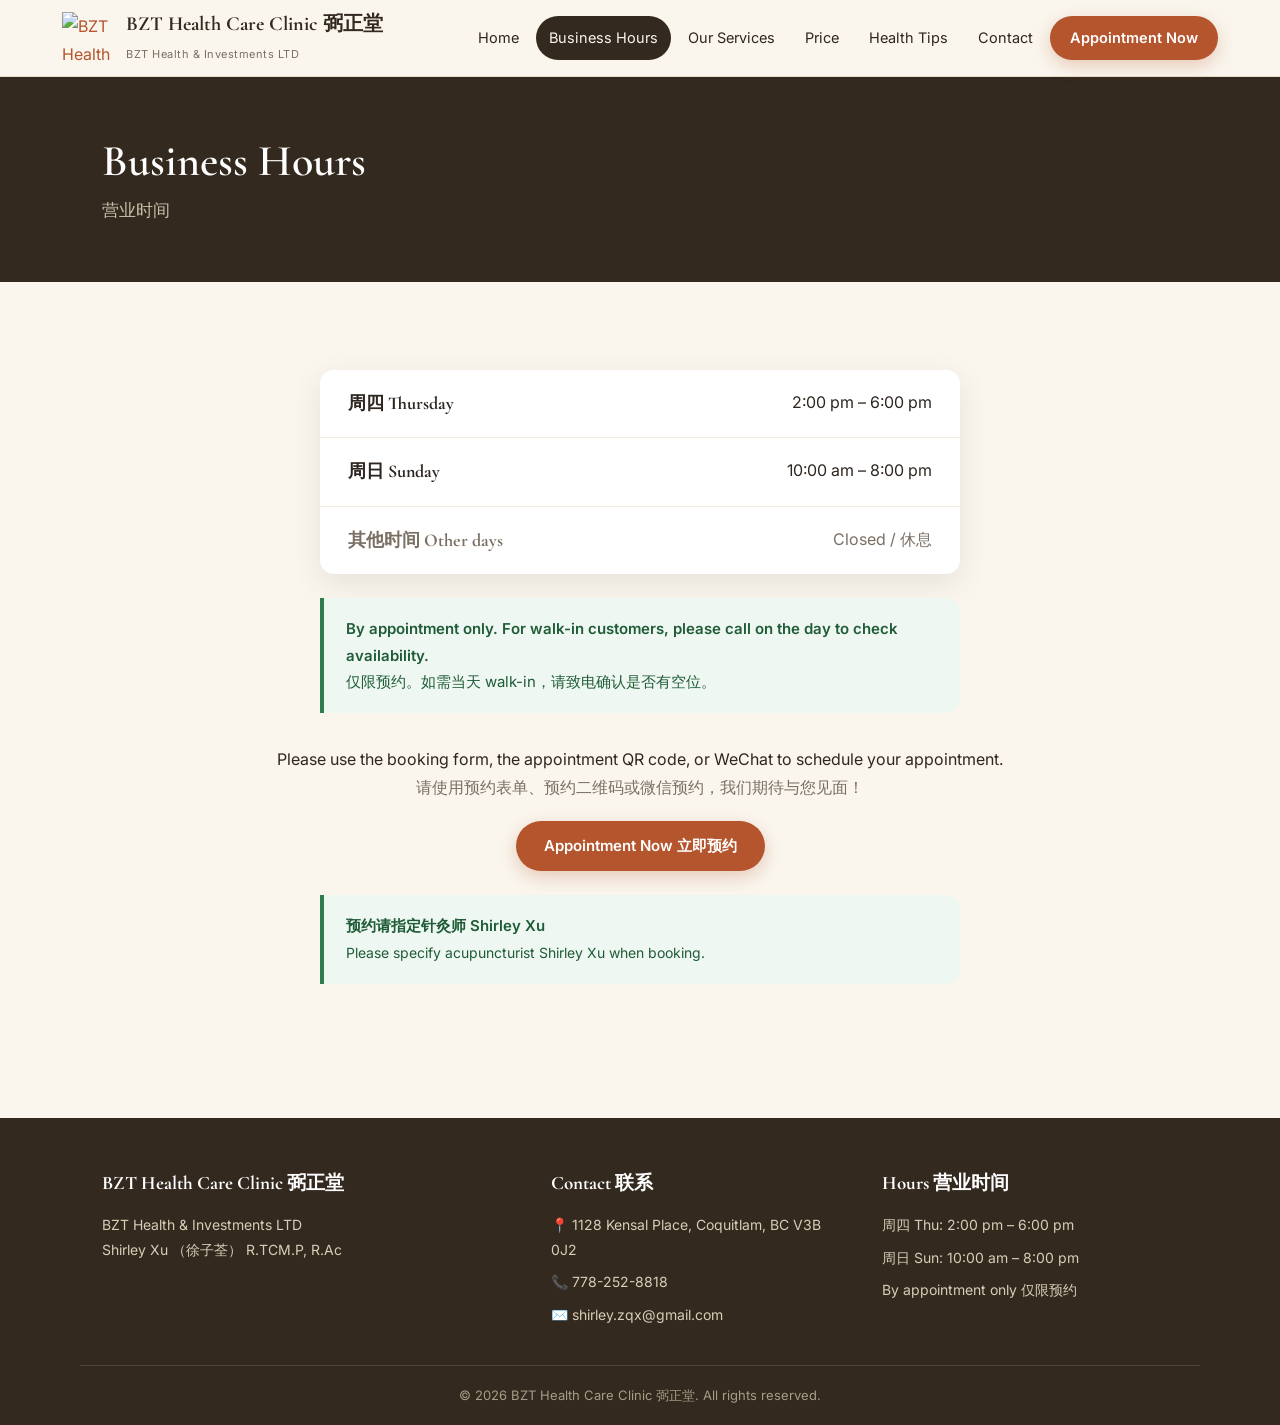
==== business-hours.html @ 304014fd "Initial website: BZT Health Care Clinic site" ====
<!DOCTYPE html>
<html lang="en">
<head>
<meta charset="UTF-8">
<meta name="viewport" content="width=device-width, initial-scale=1.0">
<title>Business Hours 营业时间 | BZT Health Care Clinic 弼正堂</title>
<meta name="description" content="BZT Health Care Clinic business hours: Thursday 2–6pm, Sunday 10am–8pm. By appointment only.">
<link rel="preconnect" href="https://fonts.googleapis.com">
<link rel="preconnect" href="https://fonts.gstatic.com" crossorigin>
<link href="https://fonts.googleapis.com/css2?family=Cormorant+Garamond:wght@500;600;700&family=Inter:wght@400;500;600;700&display=swap" rel="stylesheet">
<link rel="stylesheet" href="css/style.css">
<link rel="icon" href="images/logo.png">
</head>
<body>
<header class="site-header">
  <div class="header-inner">
    <a class="brand" href="index.html">
      <img src="images/logo.png" alt="BZT Health Care Clinic logo">
      <span><span class="brand-name">BZT Health Care Clinic 弼正堂</span><br><span class="brand-sub">BZT Health &amp; Investments LTD</span></span>
    </a>
    <button class="nav-toggle" aria-label="Menu">☰</button>
    <nav class="main-nav">
      <a href="index.html">Home</a>
      <a href="business-hours.html" class="active">Business Hours</a>
      <a href="services.html">Our Services</a>
      <a href="price.html">Price</a>
      <a href="health-tips.html">Health Tips</a>
      <a href="contact.html">Contact</a>
      <a href="contact.html#booking" class="btn" style="padding:9px 20px">Appointment Now</a>
    </nav>
  </div>
</header>

<section class="page-hero">
  <div class="container">
    <h1>Business Hours</h1>
    <p class="zh-sub">营业时间</p>
  </div>
</section>

<div class="container">
  <section class="section">
    <div class="hours-table">
      <div class="hours-row"><span class="day">周四 Thursday</span><span>2:00 pm – 6:00 pm</span></div>
      <div class="hours-row"><span class="day">周日 Sunday</span><span>10:00 am – 8:00 pm</span></div>
      <div class="hours-row closed"><span class="day">其他时间 Other days</span><span>Closed / 休息</span></div>
    </div>
    <div class="alert-green" style="max-width:640px;margin:24px auto 0">
      By appointment only. For walk-in customers, please call on the day to check availability.<br>
      <span style="font-weight:400">仅限预约。如需当天 walk-in，请致电确认是否有空位。</span>
    </div>
    <p class="center mt-4">Please use the booking form, the appointment QR code, or WeChat to schedule your appointment.<br><span class="zh">请使用预约表单、预约二维码或微信预约，我们期待与您见面！</span></p>
    <p class="center mt-3"><a href="contact.html#booking" class="btn">Appointment Now 立即预约</a></p>
    <div class="alert-green" style="max-width:640px;margin:24px auto 0">预约请指定针灸师 Shirley Xu<br><span style="font-weight:400;font-size:14px">Please specify acupuncturist Shirley Xu when booking.</span></div>
  </section>
</div>

<footer class="site-footer">
  <div class="footer-inner">
    <div><h4>BZT Health Care Clinic 弼正堂</h4><p>BZT Health &amp; Investments LTD<br>Shirley Xu （徐子荃） R.TCM.P, R.Ac</p></div>
    <div><h4>Contact 联系</h4><ul><li>📍 1128 Kensal Place, Coquitlam, BC V3B 0J2</li><li>📞 <a href="tel:+17782528818">778-252-8818</a></li><li>✉️ <a href="mailto:shirley.zqx@gmail.com">shirley.zqx@gmail.com</a></li></ul></div>
    <div><h4>Hours 营业时间</h4><ul><li>周四 Thu: 2:00 pm – 6:00 pm</li><li>周日 Sun: 10:00 am – 8:00 pm</li><li>By appointment only 仅限预约</li></ul></div>
  </div>
  <div class="footer-bottom">© <span id="year">2026</span> BZT Health Care Clinic 弼正堂. All rights reserved.</div>
</footer>
<script src="js/main.js"></script>
</body>
</html>
---- css/style.css ----
/* BZT Health Care Clinic 弼正堂 — global styles */
:root {
  --cream: #faf6ee;
  --cream-dark: #f3ecdd;
  --ink: #2e2620;
  --brown: #4a382c;
  --brown-deep: #33291f;
  --rust: #b4552d;
  --rust-dark: #96421f;
  --gold: #c9a227;
  --green: #2e7d4f;
  --gray-warm: #efe8d8;
  --white: #ffffff;
  --muted: #7a6f63;
  --shadow: 0 10px 30px rgba(62, 47, 37, 0.10);
  --radius: 14px;
  --font-serif: "Cormorant Garamond", "Songti SC", "STSong", serif;
  --font-sans: "Inter", "PingFang SC", "Microsoft YaHei", -apple-system, sans-serif;
}

* { margin: 0; padding: 0; box-sizing: border-box; }

html { scroll-behavior: smooth; }

body {
  font-family: var(--font-sans);
  background: var(--cream);
  color: var(--ink);
  line-height: 1.75;
  font-size: 16px;
  -webkit-font-smoothing: antialiased;
}

img { max-width: 100%; height: auto; display: block; }

a { color: var(--rust); text-decoration: none; }
a:hover { color: var(--rust-dark); }

h1, h2, h3, .serif {
  font-family: var(--font-serif);
  font-weight: 600;
  line-height: 1.3;
  color: var(--brown-deep);
}

.zh { color: var(--muted); }

.container { max-width: 1120px; margin: 0 auto; padding: 0 22px; }
.section { padding: 64px 0; }
.section-sm { padding: 40px 0; }

/* ---------- header / nav ---------- */
.site-header {
  position: sticky; top: 0; z-index: 100;
  background: rgba(250, 246, 238, 0.96);
  backdrop-filter: blur(8px);
  border-bottom: 1px solid #e7dcc6;
}
.header-inner {
  display: flex; align-items: center; justify-content: space-between;
  max-width: 1200px; margin: 0 auto; padding: 10px 22px;
}
.brand { display: flex; align-items: center; gap: 12px; }
.brand img { width: 52px; height: 52px; object-fit: contain; }
.brand-name { font-family: var(--font-serif); font-size: 20px; font-weight: 700; color: var(--brown-deep); line-height: 1.25; }
.brand-sub { font-size: 11px; color: var(--muted); letter-spacing: 0.5px; }

.main-nav { display: flex; align-items: center; gap: 4px; }
.main-nav a {
  padding: 9px 13px; border-radius: 999px; font-size: 14.5px; color: var(--ink);
  white-space: nowrap; transition: background 0.2s;
}
.main-nav a:hover { background: var(--gray-warm); color: var(--brown-deep); }
.main-nav a.active { background: var(--brown-deep); color: var(--cream); }

.btn {
  display: inline-block; padding: 12px 28px; border-radius: 999px;
  background: var(--rust); color: #fff !important; font-weight: 600; font-size: 15px;
  border: none; cursor: pointer; transition: transform 0.15s, background 0.2s;
  box-shadow: 0 6px 18px rgba(180, 85, 45, 0.28);
}
.btn:hover { background: var(--rust-dark); transform: translateY(-1px); }
.btn-green { background: var(--green); box-shadow: 0 6px 18px rgba(46, 125, 79, 0.28); }
.btn-green:hover { background: #256b43; }
.btn-outline {
  background: transparent; color: var(--brown-deep) !important;
  border: 2px solid var(--brown-deep); box-shadow: none;
}
.btn-outline:hover { background: var(--brown-deep); color: var(--cream) !important; }

.nav-toggle { display: none; background: none; border: none; font-size: 26px; cursor: pointer; color: var(--brown-deep); padding: 6px; }

/* ---------- hero ---------- */
.hero {
  position: relative; min-height: 480px; display: flex; align-items: center;
  background: url("../images/hero.jpg") center/cover no-repeat;
  color: #fff;
}
.hero::before {
  content: ""; position: absolute; inset: 0;
  background: linear-gradient(100deg, rgba(30, 22, 16, 0.78) 0%, rgba(30, 22, 16, 0.45) 55%, rgba(30, 22, 16, 0.15) 100%);
}
.hero-inner { position: relative; z-index: 1; max-width: 1120px; margin: 0 auto; padding: 80px 22px; width: 100%; }
.hero h1 { color: #fff; font-size: clamp(34px, 5vw, 58px); margin-bottom: 10px; }
.hero .hero-zh { color: #f0e6d2; font-size: clamp(17px, 2.4vw, 22px); margin-bottom: 18px; }
.hero p.lead { color: #f5efe0; max-width: 560px; margin-bottom: 28px; font-size: 16.5px; }
.hero-cta { display: flex; gap: 14px; flex-wrap: wrap; }
.hero .btn-outline { border-color: #f5efe0; color: #f5efe0 !important; }
.hero .btn-outline:hover { background: #f5efe0; color: var(--brown-deep) !important; }

/* ---------- split panels ---------- */
.split {
  display: grid; grid-template-columns: 1fr 1fr; gap: 0;
  border-radius: var(--radius); overflow: hidden; box-shadow: var(--shadow);
  margin: 28px 0; background: var(--white);
}
.split .split-img { min-height: 280px; background-size: cover; background-position: center; }
.split .split-body { padding: 44px 40px; }
.split.dark .split-body { background: var(--brown-deep); color: #f2e9d8; }
.split.dark h2 { color: #fff; }
.split.dark .zh { color: #cbbfa9; }
.split h2 { font-size: 30px; margin-bottom: 6px; }
.split .zh-sub { font-size: 15px; margin-bottom: 16px; }

/* ---------- cards ---------- */
.cards { display: grid; grid-template-columns: repeat(auto-fit, minmax(240px, 1fr)); gap: 22px; margin-top: 28px; }
.card {
  background: var(--white); border-radius: var(--radius); overflow: hidden;
  box-shadow: var(--shadow); transition: transform 0.2s, box-shadow 0.2s;
  display: flex; flex-direction: column;
}
.card:hover { transform: translateY(-4px); box-shadow: 0 16px 36px rgba(62, 47, 37, 0.14); }
.card img { width: 100%; height: 180px; object-fit: cover; }
.card-body { padding: 22px; flex: 1; display: flex; flex-direction: column; }
.card-body h3 { font-size: 22px; margin-bottom: 6px; }
.card-body p { font-size: 14.5px; color: var(--muted); flex: 1; }
.card-body .card-link { margin-top: 14px; font-weight: 600; font-size: 14.5px; }

/* ---------- price table ---------- */
.price-table { width: 100%; border-collapse: collapse; background: var(--white); border-radius: var(--radius); overflow: hidden; box-shadow: var(--shadow); margin-top: 24px; }
.price-table th, .price-table td { padding: 16px 20px; text-align: left; }
.price-table thead th { background: var(--brown-deep); color: var(--cream); font-family: var(--font-serif); font-size: 18px; }
.price-table tbody tr:nth-child(even) { background: var(--cream-dark); }
.price-table tbody tr:hover { background: #f0e7d3; }
.price-table .amount { font-weight: 700; color: var(--rust); white-space: nowrap; }
.note-box {
  background: #fff8e8; border-left: 4px solid var(--gold);
  padding: 18px 22px; border-radius: 0 var(--radius) var(--radius) 0; margin: 24px 0;
  font-size: 14.5px;
}
.alert-green {
  background: #eef7f1; border-left: 4px solid var(--green);
  padding: 18px 22px; border-radius: 0 var(--radius) var(--radius) 0; margin: 24px 0;
  font-size: 15px; color: #1f5c37; font-weight: 600;
}

/* ---------- FAQ ---------- */
.faq { max-width: 860px; margin: 0 auto; }
.faq-item { background: var(--white); border-radius: var(--radius); margin-bottom: 14px; box-shadow: var(--shadow); overflow: hidden; }
.faq-q {
  width: 100%; text-align: left; background: none; border: none; cursor: pointer;
  padding: 20px 24px; font-family: var(--font-serif); font-size: 20px; font-weight: 600; color: var(--brown-deep);
  display: flex; justify-content: space-between; align-items: center; gap: 12px;
}
.faq-q .plus { font-size: 26px; color: var(--rust); flex-shrink: 0; transition: transform 0.25s; }
.faq-item.open .faq-q .plus { transform: rotate(45deg); }
.faq-a { max-height: 0; overflow: hidden; transition: max-height 0.35s ease; }
.faq-a-inner { padding: 0 24px 24px; font-size: 15px; }
.faq-a-inner ol, .faq-a-inner ul { margin: 10px 0 10px 22px; }
.faq-a-inner li { margin-bottom: 8px; }

/* ---------- conditions grid ---------- */
.cond-grid { display: grid; grid-template-columns: repeat(auto-fill, minmax(220px, 1fr)); gap: 10px 22px; margin-top: 18px; }
.cond-grid li { list-style: none; padding: 8px 0 8px 26px; position: relative; font-size: 14.5px; border-bottom: 1px dashed #e2d7bf; }
.cond-grid li::before { content: "✦"; position: absolute; left: 4px; color: var(--rust); }

/* ---------- health tips ---------- */
.tips-hero {
  background: url("../images/healthtips-bg.jpg") center/cover no-repeat;
  padding: 70px 0; position: relative;
}
.tips-hero::before { content: ""; position: absolute; inset: 0; background: rgba(250, 246, 238, 0.88); }
.tips-hero .container { position: relative; z-index: 1; }
.tip-cards { display: grid; grid-template-columns: repeat(auto-fill, minmax(150px, 1fr)); gap: 14px; margin-top: 24px; }
.tip-card {
  background: var(--white); border-radius: var(--radius); padding: 20px 16px; text-align: center;
  box-shadow: var(--shadow); transition: transform 0.2s; display: block; color: var(--ink);
}
.tip-card:hover { transform: translateY(-3px); }
.tip-card .num { font-family: var(--font-serif); font-size: 34px; color: #c9bfae; font-weight: 700; }
.tip-card h3 { font-size: 17px; margin: 6px 0; }
.tip-card p { font-size: 12.5px; color: var(--muted); }
.article { background: var(--white); border-radius: var(--radius); padding: 36px 34px; margin: 26px 0; box-shadow: var(--shadow); }
.article h2 { font-size: 28px; margin-bottom: 4px; }
.article h3 { font-size: 20px; margin: 22px 0 8px; color: var(--rust-dark); }
.article ol, .article ul { margin: 10px 0 10px 24px; }
.article li { margin-bottom: 8px; font-size: 15px; }
.article .en { color: var(--muted); font-size: 14px; }

/* ---------- contact / form ---------- */
.contact-grid { display: grid; grid-template-columns: 1fr 1fr; gap: 28px; margin-top: 28px; }
.contact-card { background: var(--white); border-radius: var(--radius); padding: 34px 30px; box-shadow: var(--shadow); }
.contact-card h3 { font-size: 22px; margin-bottom: 14px; }
.contact-row { display: flex; gap: 12px; align-items: flex-start; margin-bottom: 14px; font-size: 15px; }
.contact-row .icon { font-size: 20px; flex-shrink: 0; }
.qr-row { display: flex; gap: 26px; margin-top: 18px; flex-wrap: wrap; }
.qr-box { text-align: center; }
.qr-box img { width: 150px; height: 150px; border-radius: 10px; border: 1px solid #e2d7bf; }
.qr-box p { font-size: 13px; margin-top: 8px; color: var(--muted); }

.form-group { margin-bottom: 18px; }
.form-group label { display: block; font-weight: 600; margin-bottom: 6px; font-size: 14.5px; }
.form-group input, .form-group select, .form-group textarea {
  width: 100%; padding: 12px 14px; border: 1.5px solid #ddd0b8; border-radius: 10px;
  font-size: 15px; font-family: var(--font-sans); background: #fffdf8;
}
.form-group input:focus, .form-group select:focus, .form-group textarea:focus {
  outline: none; border-color: var(--rust); box-shadow: 0 0 0 3px rgba(180, 85, 45, 0.12);
}
.form-group textarea { min-height: 110px; resize: vertical; }
.form-row { display: grid; grid-template-columns: 1fr 1fr; gap: 14px; }
.form-note { font-size: 13px; color: var(--muted); margin-top: 12px; }
.form-success { display: none; background: #eef7f1; border: 1.5px solid var(--green); color: #1f5c37; padding: 16px 20px; border-radius: 10px; margin-bottom: 18px; font-weight: 600; }

.map-wrap { border-radius: var(--radius); overflow: hidden; box-shadow: var(--shadow); margin-top: 28px; }
.map-wrap iframe { width: 100%; height: 380px; border: 0; display: block; }

/* ---------- hours ---------- */
.hours-table { max-width: 640px; margin: 24px auto 0; background: var(--white); border-radius: var(--radius); overflow: hidden; box-shadow: var(--shadow); }
.hours-row { display: flex; justify-content: space-between; padding: 18px 28px; font-size: 16px; border-bottom: 1px solid var(--cream-dark); }
.hours-row:last-child { border-bottom: none; }
.hours-row .day { font-weight: 700; font-family: var(--font-serif); font-size: 18px; }
.hours-row.closed { color: var(--muted); }

/* ---------- footer ---------- */
.site-footer { background: var(--brown-deep); color: #d9cdb6; margin-top: 70px; }
.footer-inner { max-width: 1120px; margin: 0 auto; padding: 48px 22px 30px; display: grid; grid-template-columns: 1.4fr 1fr 1fr; gap: 34px; }
.site-footer h4 { color: #fff; font-family: var(--font-serif); font-size: 19px; margin-bottom: 14px; }
.site-footer a { color: #d9cdb6; }
.site-footer a:hover { color: #fff; }
.site-footer p, .site-footer li { font-size: 14px; margin-bottom: 8px; list-style: none; }
.footer-bottom { border-top: 1px solid rgba(255,255,255,0.12); padding: 18px 22px; text-align: center; font-size: 13px; color: #a99c86; max-width: 1120px; margin: 0 auto; }

/* ---------- page hero (inner pages) ---------- */
.page-hero { background: var(--brown-deep); color: var(--cream); padding: 56px 0; }
.page-hero h1 { color: #fff; font-size: clamp(30px, 4vw, 44px); }
.page-hero .zh-sub { color: #cbbfa9; font-size: 17px; margin-top: 6px; }
.page-hero p { color: #e8dcc4; max-width: 720px; margin-top: 12px; font-size: 15px; }

/* ---------- misc ---------- */
.center { text-align: center; }
.mt-2 { margin-top: 12px; } .mt-3 { margin-top: 20px; } .mt-4 { margin-top: 32px; }
.two-col { display: grid; grid-template-columns: 1fr 1fr; gap: 40px; align-items: start; }
.two-col img.rounded { border-radius: var(--radius); box-shadow: var(--shadow); }
.checklist { list-style: none; margin-top: 14px; }
.checklist li { padding: 8px 0 8px 30px; position: relative; font-size: 15px; }
.checklist li::before { content: "✓"; position: absolute; left: 4px; color: var(--green); font-weight: 700; }

/* ---------- responsive ---------- */
@media (max-width: 860px) {
  .main-nav {
    display: none; position: absolute; top: 100%; left: 0; right: 0;
    background: var(--cream); flex-direction: column; align-items: stretch;
    padding: 12px 18px 18px; border-bottom: 1px solid #e7dcc6;
    box-shadow: 0 18px 30px rgba(62, 47, 37, 0.12);
  }
  .main-nav.open { display: flex; }
  .main-nav a { padding: 12px 14px; }
  .main-nav .btn { text-align: center; margin-top: 8px; }
  .nav-toggle { display: block; }
  .split { grid-template-columns: 1fr; }
  .split .split-img { min-height: 200px; }
  .two-col { grid-template-columns: 1fr; }
  .contact-grid { grid-template-columns: 1fr; }
  .footer-inner { grid-template-columns: 1fr; }
  .form-row { grid-template-columns: 1fr; }
  .section { padding: 44px 0; }
  .hero { min-height: 420px; }
}
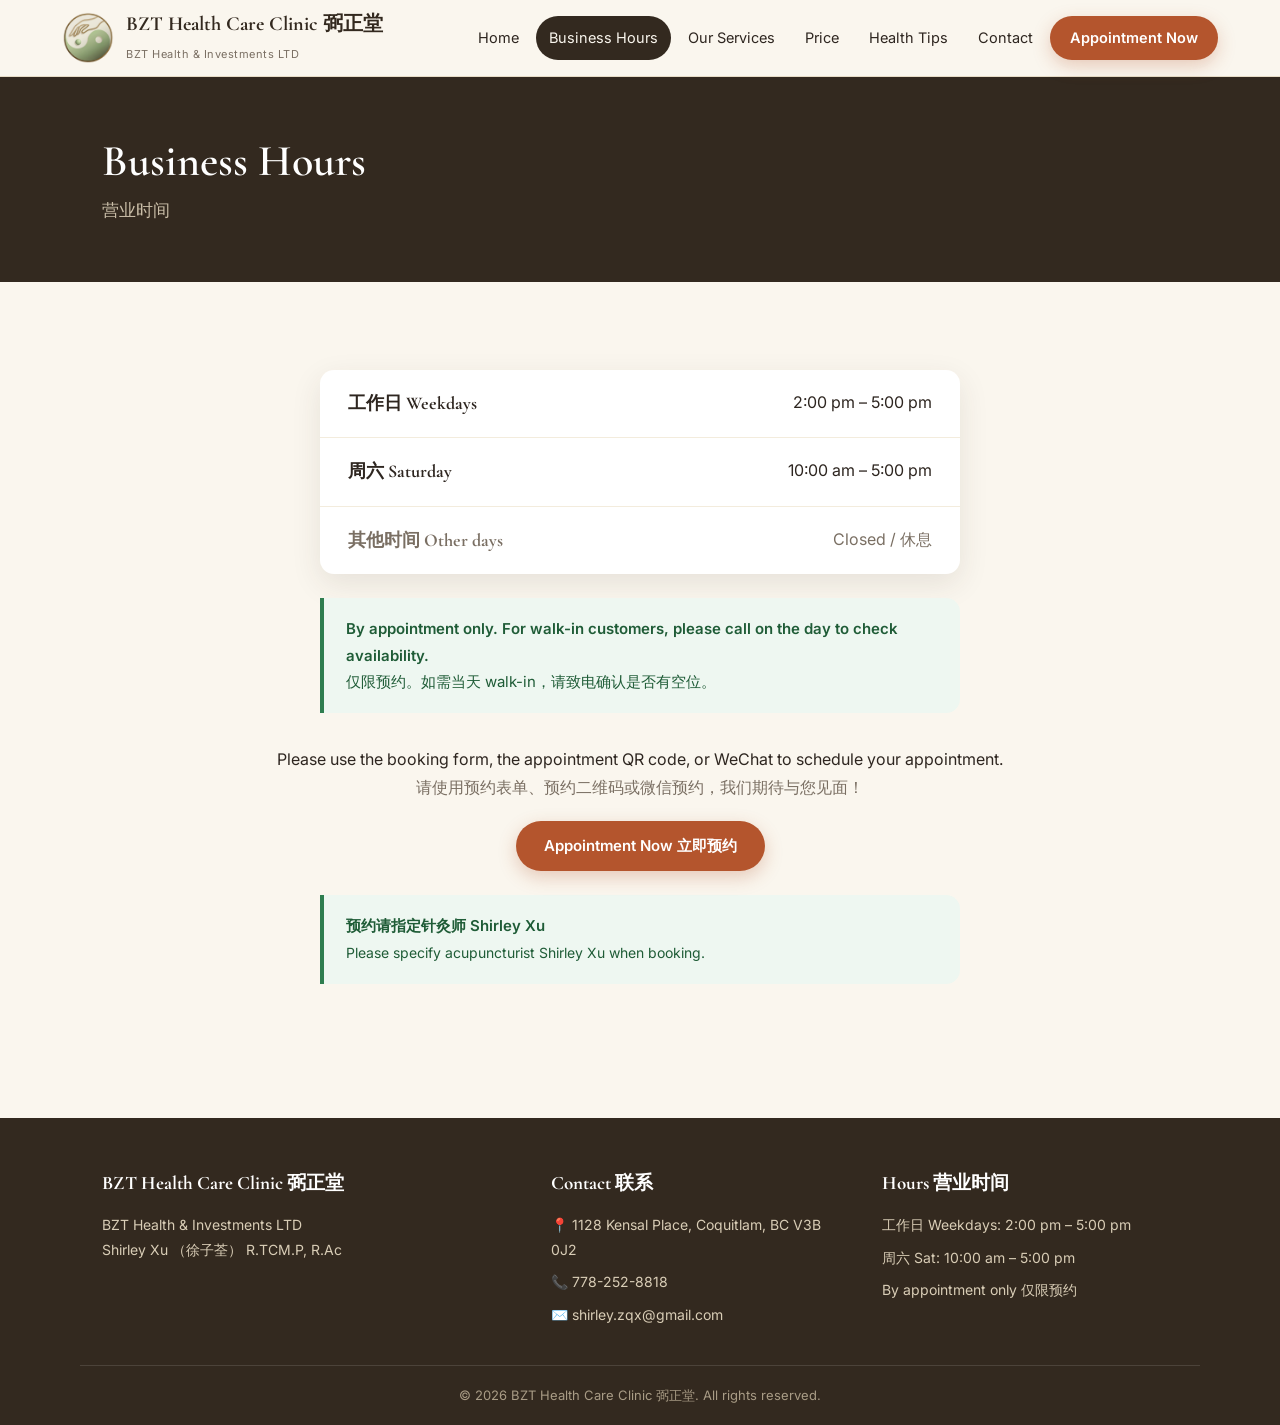
==== commit a20f0fe0: "Update business hours: weekdays 2-5pm, Saturday 10am-5pm" ====
--- a/business-hours.html
+++ b/business-hours.html
@@ -4,7 +4,7 @@
 <meta charset="UTF-8">
 <meta name="viewport" content="width=device-width, initial-scale=1.0">
 <title>Business Hours 营业时间 | BZT Health Care Clinic 弼正堂</title>
-<meta name="description" content="BZT Health Care Clinic business hours: Thursday 2–6pm, Sunday 10am–8pm. By appointment only.">
+<meta name="description" content="BZT Health Care Clinic business hours: Weekdays 2–5pm, Saturday 10am–5pm. By appointment only.">
 <link rel="preconnect" href="https://fonts.googleapis.com">
 <link rel="preconnect" href="https://fonts.gstatic.com" crossorigin>
 <link href="https://fonts.googleapis.com/css2?family=Cormorant+Garamond:wght@500;600;700&family=Inter:wght@400;500;600;700&display=swap" rel="stylesheet">
@@ -41,8 +41,8 @@
 <div class="container">
   <section class="section">
     <div class="hours-table">
-      <div class="hours-row"><span class="day">周四 Thursday</span><span>2:00 pm – 6:00 pm</span></div>
-      <div class="hours-row"><span class="day">周日 Sunday</span><span>10:00 am – 8:00 pm</span></div>
+      <div class="hours-row"><span class="day">工作日 Weekdays</span><span>2:00 pm – 5:00 pm</span></div>
+      <div class="hours-row"><span class="day">周六 Saturday</span><span>10:00 am – 5:00 pm</span></div>
       <div class="hours-row closed"><span class="day">其他时间 Other days</span><span>Closed / 休息</span></div>
     </div>
     <div class="alert-green" style="max-width:640px;margin:24px auto 0">
@@ -59,7 +59,7 @@
   <div class="footer-inner">
     <div><h4>BZT Health Care Clinic 弼正堂</h4><p>BZT Health &amp; Investments LTD<br>Shirley Xu （徐子荃） R.TCM.P, R.Ac</p></div>
     <div><h4>Contact 联系</h4><ul><li>📍 1128 Kensal Place, Coquitlam, BC V3B 0J2</li><li>📞 <a href="tel:+17782528818">778-252-8818</a></li><li>✉️ <a href="mailto:shirley.zqx@gmail.com">shirley.zqx@gmail.com</a></li></ul></div>
-    <div><h4>Hours 营业时间</h4><ul><li>周四 Thu: 2:00 pm – 6:00 pm</li><li>周日 Sun: 10:00 am – 8:00 pm</li><li>By appointment only 仅限预约</li></ul></div>
+    <div><h4>Hours 营业时间</h4><ul><li>工作日 Weekdays: 2:00 pm – 5:00 pm</li><li>周六 Sat: 10:00 am – 5:00 pm</li><li>By appointment only 仅限预约</li></ul></div>
   </div>
   <div class="footer-bottom">© <span id="year">2026</span> BZT Health Care Clinic 弼正堂. All rights reserved.</div>
 </footer>
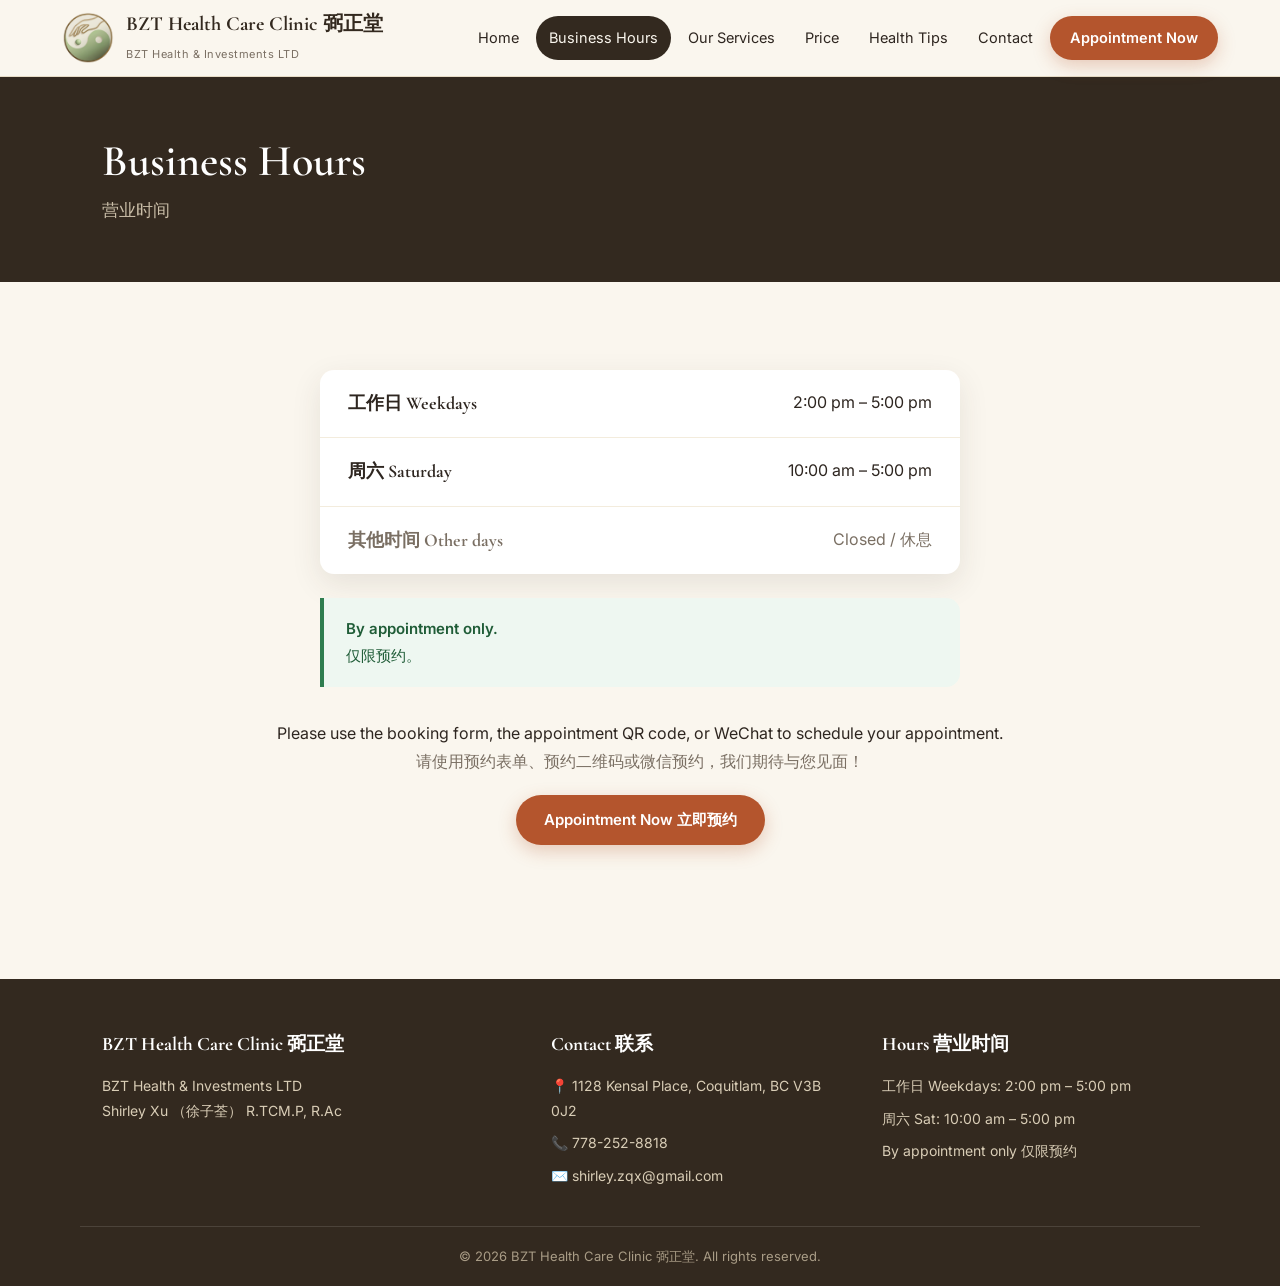
==== commit 2d9803c3: "Prices: cupping+herbs to 40CAD/30USD; remove walk-in text and Shirley Xu booking note" ====
--- a/business-hours.html
+++ b/business-hours.html
@@ -46,12 +46,11 @@
       <div class="hours-row closed"><span class="day">其他时间 Other days</span><span>Closed / 休息</span></div>
     </div>
     <div class="alert-green" style="max-width:640px;margin:24px auto 0">
-      By appointment only. For walk-in customers, please call on the day to check availability.<br>
-      <span style="font-weight:400">仅限预约。如需当天 walk-in，请致电确认是否有空位。</span>
+      By appointment only.<br>
+      <span style="font-weight:400">仅限预约。</span>
     </div>
     <p class="center mt-4">Please use the booking form, the appointment QR code, or WeChat to schedule your appointment.<br><span class="zh">请使用预约表单、预约二维码或微信预约，我们期待与您见面！</span></p>
     <p class="center mt-3"><a href="contact.html#booking" class="btn">Appointment Now 立即预约</a></p>
-    <div class="alert-green" style="max-width:640px;margin:24px auto 0">预约请指定针灸师 Shirley Xu<br><span style="font-weight:400;font-size:14px">Please specify acupuncturist Shirley Xu when booking.</span></div>
   </section>
 </div>
 
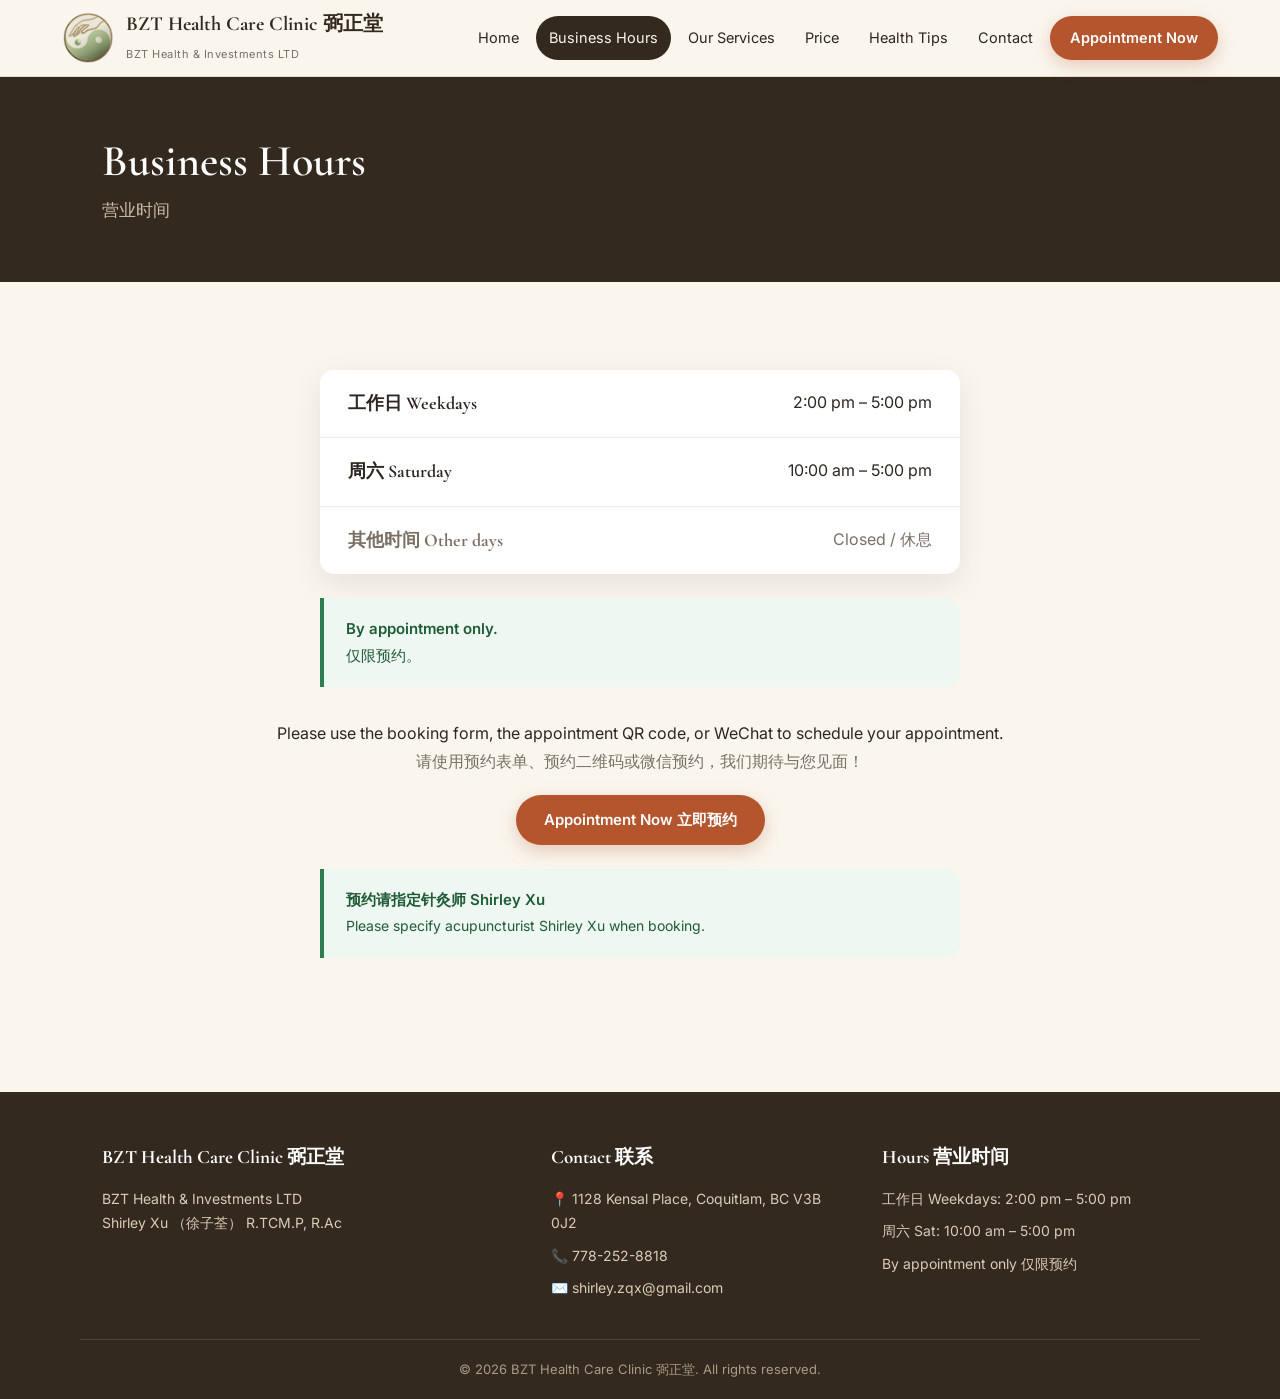
==== commit 0b4e3557: "Restore Shirley Xu booking note on index, hours and contact pages" ====
--- a/business-hours.html
+++ b/business-hours.html
@@ -51,6 +51,7 @@
     </div>
     <p class="center mt-4">Please use the booking form, the appointment QR code, or WeChat to schedule your appointment.<br><span class="zh">请使用预约表单、预约二维码或微信预约，我们期待与您见面！</span></p>
     <p class="center mt-3"><a href="contact.html#booking" class="btn">Appointment Now 立即预约</a></p>
+    <div class="alert-green" style="max-width:640px;margin:24px auto 0">预约请指定针灸师 Shirley Xu<br><span style="font-weight:400;font-size:14px">Please specify acupuncturist Shirley Xu when booking.</span></div>
   </section>
 </div>
 
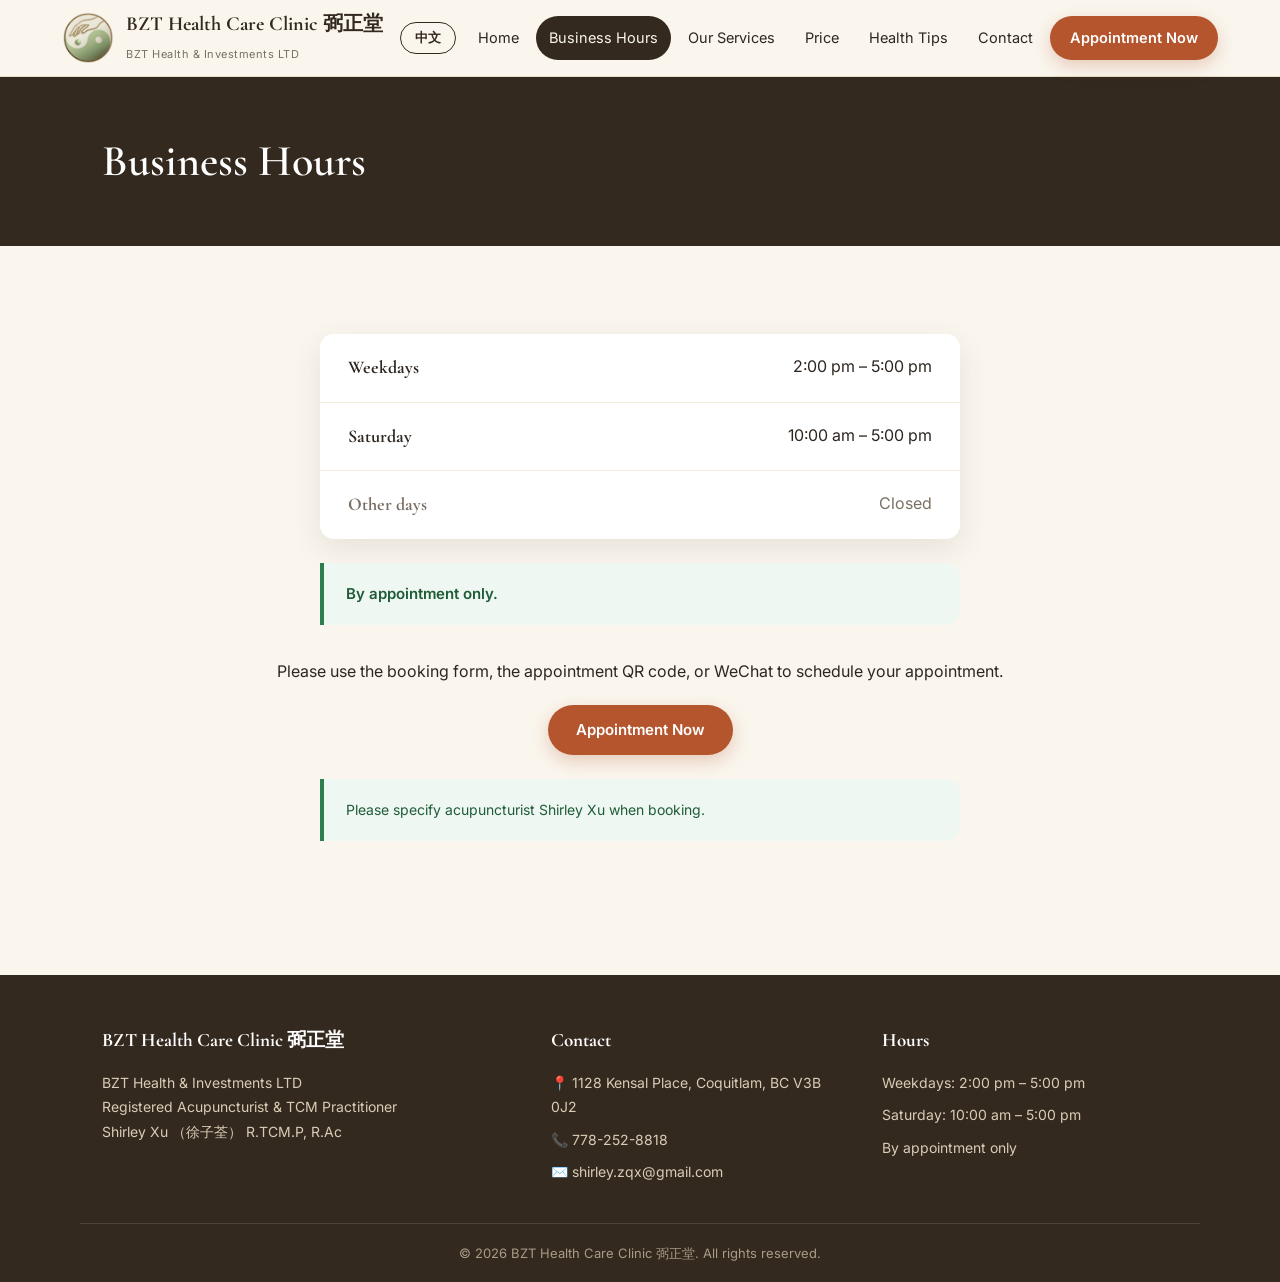
==== commit 82bcfbbe: "Add one-click Chinese/English language toggle across all pages" ====
--- a/business-hours.html
+++ b/business-hours.html
@@ -3,7 +3,7 @@
 <head>
 <meta charset="UTF-8">
 <meta name="viewport" content="width=device-width, initial-scale=1.0">
-<title>Business Hours 营业时间 | BZT Health Care Clinic 弼正堂</title>
+<title data-title-zh="营业时间 | BZT Health Care Clinic 弼正堂" data-title-en="Business Hours | BZT Health Care Clinic">Business Hours | BZT Health Care Clinic</title>
 <meta name="description" content="BZT Health Care Clinic business hours: Weekdays 2–5pm, Saturday 10am–5pm. By appointment only.">
 <link rel="preconnect" href="https://fonts.googleapis.com">
 <link rel="preconnect" href="https://fonts.gstatic.com" crossorigin>
@@ -18,50 +18,58 @@
       <img src="images/logo.png" alt="BZT Health Care Clinic logo">
       <span><span class="brand-name">BZT Health Care Clinic 弼正堂</span><br><span class="brand-sub">BZT Health &amp; Investments LTD</span></span>
     </a>
-    <button class="nav-toggle" aria-label="Menu">☰</button>
-    <nav class="main-nav">
-      <a href="index.html">Home</a>
-      <a href="business-hours.html" class="active">Business Hours</a>
-      <a href="services.html">Our Services</a>
-      <a href="price.html">Price</a>
-      <a href="health-tips.html">Health Tips</a>
-      <a href="contact.html">Contact</a>
-      <a href="contact.html#booking" class="btn" style="padding:9px 20px">Appointment Now</a>
-    </nav>
+    <button class="nav-toggle" aria-label="Menu">☰</button><button class="lang-toggle" type="button">EN</button>
+    <nav class="main-nav"><a href="index.html"><span class="t-en">Home</span><span class="t-zh">首页</span></a><a href="business-hours.html" class="active"><span class="t-en">Business Hours</span><span class="t-zh">营业时间</span></a><a href="services.html"><span class="t-en">Our Services</span><span class="t-zh">服务项目</span></a><a href="price.html"><span class="t-en">Price</span><span class="t-zh">价格</span></a><a href="health-tips.html"><span class="t-en">Health Tips</span><span class="t-zh">健康贴士</span></a><a href="contact.html"><span class="t-en">Contact</span><span class="t-zh">联系我们</span></a><a href="contact.html#booking" class="btn" style="padding:9px 20px"><span class="t-en">Appointment Now</span><span class="t-zh">立即预约</span></a></nav>
   </div>
 </header>
 
 <section class="page-hero">
   <div class="container">
-    <h1>Business Hours</h1>
-    <p class="zh-sub">营业时间</p>
+    <h1><span class="t-en">Business Hours</span><span class="t-zh">营业时间</span></h1>
   </div>
 </section>
 
 <div class="container">
   <section class="section">
     <div class="hours-table">
-      <div class="hours-row"><span class="day">工作日 Weekdays</span><span>2:00 pm – 5:00 pm</span></div>
-      <div class="hours-row"><span class="day">周六 Saturday</span><span>10:00 am – 5:00 pm</span></div>
-      <div class="hours-row closed"><span class="day">其他时间 Other days</span><span>Closed / 休息</span></div>
+      <div class="hours-row"><span class="day"><span class="t-en">Weekdays</span><span class="t-zh">工作日</span></span><span>2:00 pm – 5:00 pm</span></div>
+      <div class="hours-row"><span class="day"><span class="t-en">Saturday</span><span class="t-zh">周六</span></span><span>10:00 am – 5:00 pm</span></div>
+      <div class="hours-row closed"><span class="day"><span class="t-en">Other days</span><span class="t-zh">其他时间</span></span><span><span class="t-en">Closed</span><span class="t-zh">休息</span></span></div>
     </div>
     <div class="alert-green" style="max-width:640px;margin:24px auto 0">
-      By appointment only.<br>
-      <span style="font-weight:400">仅限预约。</span>
+      <span class="t-en">By appointment only.</span><span class="t-zh">仅限预约。</span>
     </div>
-    <p class="center mt-4">Please use the booking form, the appointment QR code, or WeChat to schedule your appointment.<br><span class="zh">请使用预约表单、预约二维码或微信预约，我们期待与您见面！</span></p>
-    <p class="center mt-3"><a href="contact.html#booking" class="btn">Appointment Now 立即预约</a></p>
-    <div class="alert-green" style="max-width:640px;margin:24px auto 0">预约请指定针灸师 Shirley Xu<br><span style="font-weight:400;font-size:14px">Please specify acupuncturist Shirley Xu when booking.</span></div>
+    <p class="center mt-4 t-en">Please use the booking form, the appointment QR code, or WeChat to schedule your appointment.</p>
+    <p class="center mt-4 t-zh">请使用预约表单、预约二维码或微信预约，我们期待与您见面！</p>
+    <p class="center mt-3"><a href="contact.html#booking" class="btn"><span class="t-en">Appointment Now</span><span class="t-zh">立即预约</span></a></p>
+    <div class="alert-green" style="max-width:640px;margin:24px auto 0"><span class="t-zh">预约请指定针灸师 Shirley Xu</span><span class="t-en" style="font-weight:400;font-size:14px">Please specify acupuncturist Shirley Xu when booking.</span></div>
   </section>
 </div>
 
 <footer class="site-footer">
   <div class="footer-inner">
-    <div><h4>BZT Health Care Clinic 弼正堂</h4><p>BZT Health &amp; Investments LTD<br>Shirley Xu （徐子荃） R.TCM.P, R.Ac</p></div>
-    <div><h4>Contact 联系</h4><ul><li>📍 1128 Kensal Place, Coquitlam, BC V3B 0J2</li><li>📞 <a href="tel:+17782528818">778-252-8818</a></li><li>✉️ <a href="mailto:shirley.zqx@gmail.com">shirley.zqx@gmail.com</a></li></ul></div>
-    <div><h4>Hours 营业时间</h4><ul><li>工作日 Weekdays: 2:00 pm – 5:00 pm</li><li>周六 Sat: 10:00 am – 5:00 pm</li><li>By appointment only 仅限预约</li></ul></div>
+    <div>
+      <h4>BZT Health Care Clinic 弼正堂</h4>
+      <p>BZT Health &amp; Investments LTD<br><span class="t-en">Registered Acupuncturist &amp; TCM Practitioner</span><span class="t-zh">注册针灸师 &amp; 注册中医师</span><br>Shirley Xu （徐子荃） R.TCM.P, R.Ac</p>
+    </div>
+    <div>
+      <h4><span class="t-en">Contact</span><span class="t-zh">联系</span></h4>
+      <ul>
+        <li>📍 1128 Kensal Place, Coquitlam, BC V3B 0J2</li>
+        <li>📞 <a href="tel:+17782528818">778-252-8818</a></li>
+        <li>✉️ <a href="mailto:shirley.zqx@gmail.com">shirley.zqx@gmail.com</a></li>
+      </ul>
+    </div>
+    <div>
+      <h4><span class="t-en">Hours</span><span class="t-zh">营业时间</span></h4>
+      <ul>
+        <li><span class="t-en">Weekdays</span><span class="t-zh">工作日</span>: 2:00 pm – 5:00 pm</li>
+        <li><span class="t-en">Saturday</span><span class="t-zh">周六</span>: 10:00 am – 5:00 pm</li>
+        <li><span class="t-en">By appointment only</span><span class="t-zh">仅限预约</span></li>
+      </ul>
+    </div>
   </div>
-  <div class="footer-bottom">© <span id="year">2026</span> BZT Health Care Clinic 弼正堂. All rights reserved.</div>
+  <div class="footer-bottom">© <span id="year">2026</span> BZT Health Care Clinic 弼正堂. <span class="t-en">All rights reserved.</span><span class="t-zh">版权所有。</span></div>
 </footer>
 <script src="js/main.js"></script>
 </body>
--- a/css/style.css
+++ b/css/style.css
@@ -277,3 +277,23 @@
   .section { padding: 44px 0; }
   .hero { min-height: 420px; }
 }
+
+/* ---- Language toggle (一键中英切换) ---- */
+html[data-lang="zh"] .t-en { display: none !important; }
+html[data-lang="en"] .t-zh { display: none !important; }
+.lang-toggle {
+  border: 1.5px solid var(--brown-deep);
+  background: transparent;
+  color: var(--brown-deep);
+  border-radius: 999px;
+  padding: 6px 14px;
+  font-size: 13px;
+  font-weight: 700;
+  cursor: pointer;
+  margin-left: 8px;
+  white-space: nowrap;
+}
+.lang-toggle:hover { background: var(--brown-deep); color: var(--cream); }
+@media (max-width: 860px) {
+  .lang-toggle { margin-left: 0; }
+}
